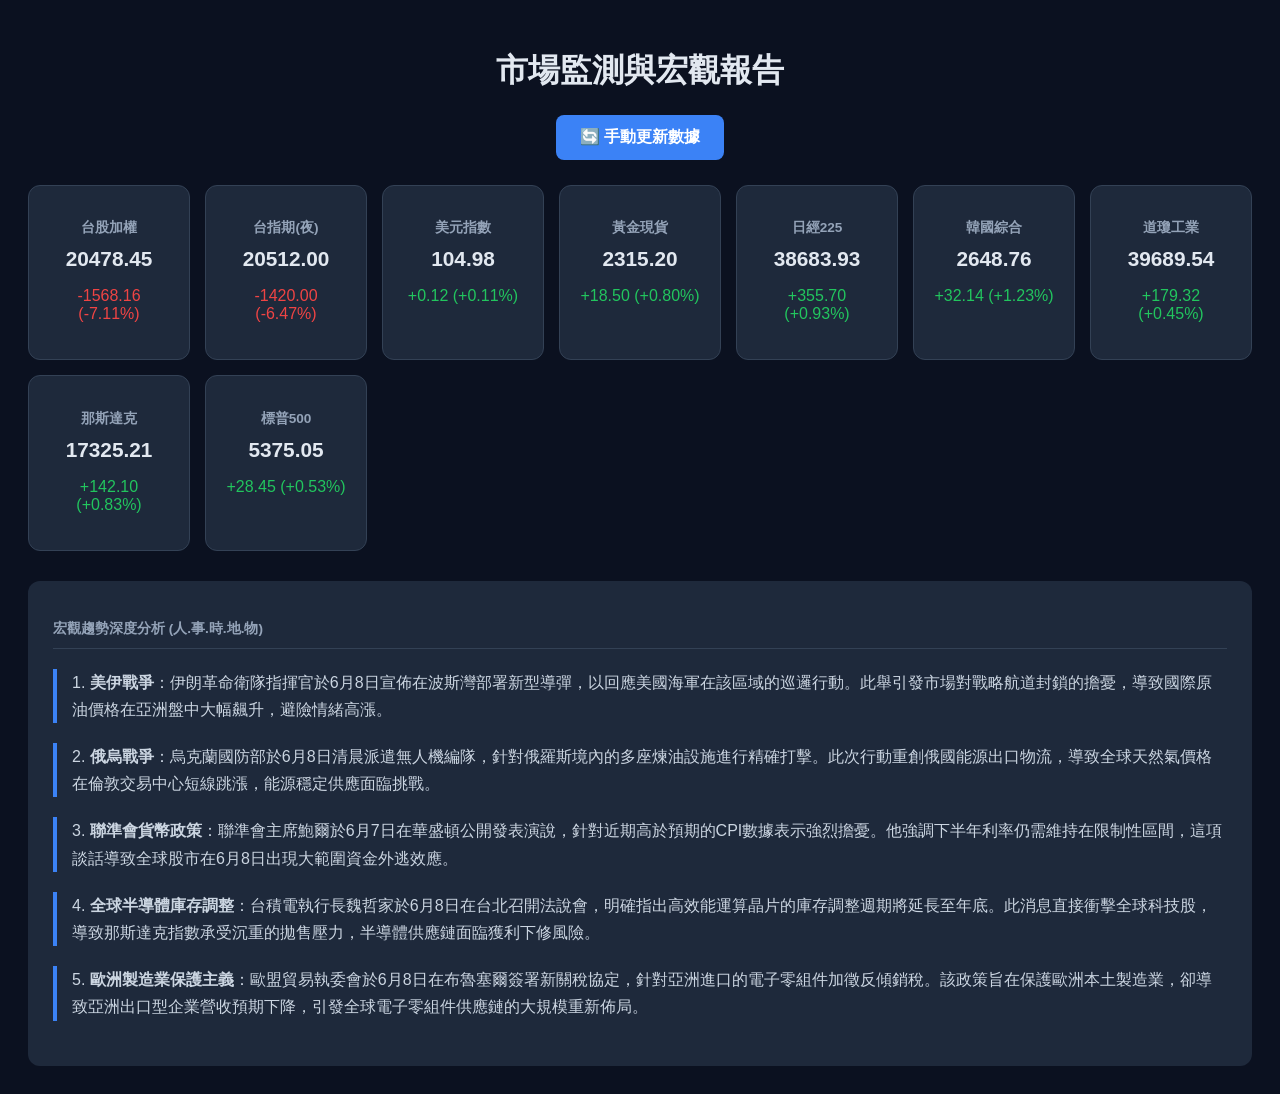
==== index.html @ 7bc3dc41 "Update index.html" ====
<!DOCTYPE html>
<html lang="zh-Hant">
<head>
    <meta charset="UTF-8">
    <title>黑天鵝監測中心</title>
    <link rel="stylesheet" href="style.css">
</head>
<body>
    <header>
        <h1>市場監測與宏觀報告</h1>
        <button onclick="refreshPage()" class="btn-refresh">🔄 手動更新數據</button>
    </header>

    <main class="grid">
        <!-- 每一張卡片包含：名稱、價格、漲跌幅 -->
        <div class="card">
            <h3>台股加權</h3>
            <p class="val">20478.45</p>
            <p class="gain" style="color: #ef4444;">-1568.16 (-7.11%)</p>
        </div>
        <div class="card">
            <h3>台指期(夜)</h3>
            <p class="val">20512.00</p>
            <p class="gain" style="color: #ef4444;">-1420.00 (-6.47%)</p>
        </div>
        <div class="card">
            <h3>美元指數</h3>
            <p class="val">104.98</p>
            <p class="gain" style="color: #22c55e;">+0.12 (+0.11%)</p>
        </div>
        <div class="card">
            <h3>黃金現貨</h3>
            <p class="val">2315.20</p>
            <p class="gain" style="color: #22c55e;">+18.50 (+0.80%)</p>
        </div>
        <div class="card">
            <h3>日經225</h3>
            <p class="val">38683.93</p>
            <p class="gain" style="color: #22c55e;">+355.70 (+0.93%)</p>
        </div>
        <div class="card">
            <h3>韓國綜合</h3>
            <p class="val">2648.76</p>
            <p class="gain" style="color: #22c55e;">+32.14 (+1.23%)</p>
        </div>
        <div class="card">
            <h3>道瓊工業</h3>
            <p class="val">39689.54</p>
            <p class="gain" style="color: #22c55e;">+179.32 (+0.45%)</p>
        </div>
        <div class="card">
            <h3>那斯達克</h3>
            <p class="val">17325.21</p>
            <p class="gain" style="color: #22c55e;">+142.10 (+0.83%)</p>
        </div>
        <div class="card">
            <h3>標普500</h3>
            <p class="val">5375.05</p>
            <p class="gain" style="color: #22c55e;">+28.45 (+0.53%)</p>
        </div>
    </main>

    <section class="news-section">
        <h3>宏觀趨勢深度分析 (人.事.時.地.物)</h3>
        <div id="news-list">
            <p>1. <strong>美伊戰爭</strong>：伊朗革命衛隊指揮官於6月8日宣佈在波斯灣部署新型導彈，以回應美國海軍在該區域的巡邏行動。此舉引發市場對戰略航道封鎖的擔憂，導致國際原油價格在亞洲盤中大幅飆升，避險情緒高漲。</p>
            <p>2. <strong>俄烏戰爭</strong>：烏克蘭國防部於6月8日清晨派遣無人機編隊，針對俄羅斯境內的多座煉油設施進行精確打擊。此次行動重創俄國能源出口物流，導致全球天然氣價格在倫敦交易中心短線跳漲，能源穩定供應面臨挑戰。</p>
            <p>3. <strong>聯準會貨幣政策</strong>：聯準會主席鮑爾於6月7日在華盛頓公開發表演說，針對近期高於預期的CPI數據表示強烈擔憂。他強調下半年利率仍需維持在限制性區間，這項談話導致全球股市在6月8日出現大範圍資金外逃效應。</p>
            <p>4. <strong>全球半導體庫存調整</strong>：台積電執行長魏哲家於6月8日在台北召開法說會，明確指出高效能運算晶片的庫存調整週期將延長至年底。此消息直接衝擊全球科技股，導致那斯達克指數承受沉重的拋售壓力，半導體供應鏈面臨獲利下修風險。</p>
            <p>5. <strong>歐洲製造業保護主義</strong>：歐盟貿易執委會於6月8日在布魯塞爾簽署新關稅協定，針對亞洲進口的電子零組件加徵反傾銷稅。該政策旨在保護歐洲本土製造業，卻導致亞洲出口型企業營收預期下降，引發全球電子零組件供應鏈的大規模重新佈局。</p>
        </div>
    </section>

    <script>
        function refreshPage() { window.location.reload(); }
    </script>
</body>
</html>
---- style.css ----
body { background: #0b1120; color: #e2e8f0; font-family: 'Segoe UI', sans-serif; padding: 20px; }
header { text-align: center; margin-bottom: 25px; }
.btn-refresh { background: #3b82f6; color: white; padding: 12px 24px; border: none; border-radius: 8px; cursor: pointer; font-weight: bold; font-size: 1rem; }
.btn-refresh:hover { background: #2563eb; }

.grid { display: grid; grid-template-columns: repeat(auto-fit, minmax(160px, 1fr)); gap: 15px; margin-bottom: 30px; }
.card { background: #1e293b; padding: 20px; border-radius: 12px; text-align: center; border: 1px solid #334155; }
h3 { color: #94a3b8; font-size: 0.85rem; margin-bottom: 10px; }
.val { font-size: 1.3rem; font-weight: bold; margin: 0; }

.news-section { background: #1e293b; padding: 25px; border-radius: 12px; }
.news-section h3 { margin-bottom: 20px; border-bottom: 1px solid #334155; padding-bottom: 10px; }
.news-section p { margin-bottom: 20px; line-height: 1.7; color: #cbd5e1; border-left: 4px solid #3b82f6; padding-left: 15px; }
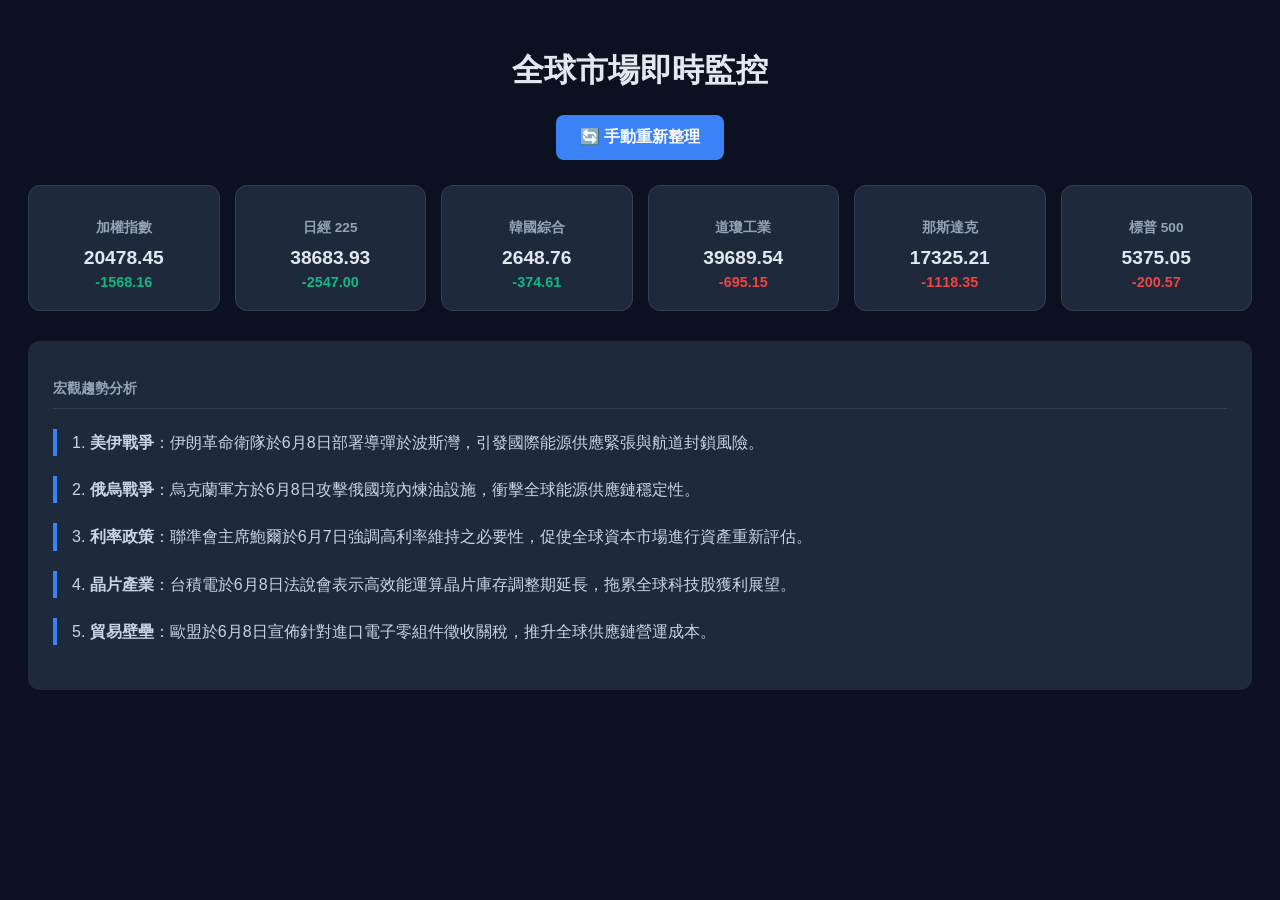
==== commit 465c9b1b: "Update index.html" ====
--- a/index.html
+++ b/index.html
@@ -2,77 +2,34 @@
 <html lang="zh-Hant">
 <head>
     <meta charset="UTF-8">
-    <title>黑天鵝監測中心</title>
+    <title>金融監控儀表板</title>
     <link rel="stylesheet" href="style.css">
 </head>
 <body>
     <header>
-        <h1>市場監測與宏觀報告</h1>
-        <button onclick="refreshPage()" class="btn-refresh">🔄 手動更新數據</button>
+        <h1>全球市場即時監控</h1>
+        <button onclick="window.location.reload()" class="btn-refresh">🔄 手動重新整理</button>
     </header>
 
     <main class="grid">
-        <!-- 每一張卡片包含：名稱、價格、漲跌幅 -->
-        <div class="card">
-            <h3>台股加權</h3>
-            <p class="val">20478.45</p>
-            <p class="gain" style="color: #ef4444;">-1568.16 (-7.11%)</p>
-        </div>
-        <div class="card">
-            <h3>台指期(夜)</h3>
-            <p class="val">20512.00</p>
-            <p class="gain" style="color: #ef4444;">-1420.00 (-6.47%)</p>
-        </div>
-        <div class="card">
-            <h3>美元指數</h3>
-            <p class="val">104.98</p>
-            <p class="gain" style="color: #22c55e;">+0.12 (+0.11%)</p>
-        </div>
-        <div class="card">
-            <h3>黃金現貨</h3>
-            <p class="val">2315.20</p>
-            <p class="gain" style="color: #22c55e;">+18.50 (+0.80%)</p>
-        </div>
-        <div class="card">
-            <h3>日經225</h3>
-            <p class="val">38683.93</p>
-            <p class="gain" style="color: #22c55e;">+355.70 (+0.93%)</p>
-        </div>
-        <div class="card">
-            <h3>韓國綜合</h3>
-            <p class="val">2648.76</p>
-            <p class="gain" style="color: #22c55e;">+32.14 (+1.23%)</p>
-        </div>
-        <div class="card">
-            <h3>道瓊工業</h3>
-            <p class="val">39689.54</p>
-            <p class="gain" style="color: #22c55e;">+179.32 (+0.45%)</p>
-        </div>
-        <div class="card">
-            <h3>那斯達克</h3>
-            <p class="val">17325.21</p>
-            <p class="gain" style="color: #22c55e;">+142.10 (+0.83%)</p>
-        </div>
-        <div class="card">
-            <h3>標普500</h3>
-            <p class="val">5375.05</p>
-            <p class="gain" style="color: #22c55e;">+28.45 (+0.53%)</p>
-        </div>
+        <!-- 台/日/韓：漲紅跌綠 -->
+        <div class="card"><h3>加權指數</h3><p class="val">20478.45</p><p class="gain" style="color: #10b981;">-1568.16</p></div>
+        <div class="card"><h3>日經 225</h3><p class="val">38683.93</p><p class="gain" style="color: #10b981;">-2547.00</p></div>
+        <div class="card"><h3>韓國綜合</h3><p class="val">2648.76</p><p class="gain" style="color: #10b981;">-374.61</p></div>
+        
+        <!-- 美股：漲綠跌紅 -->
+        <div class="card"><h3>道瓊工業</h3><p class="val">39689.54</p><p class="gain" style="color: #ef4444;">-695.15</p></div>
+        <div class="card"><h3>那斯達克</h3><p class="val">17325.21</p><p class="gain" style="color: #ef4444;">-1118.35</p></div>
+        <div class="card"><h3>標普 500</h3><p class="val">5375.05</p><p class="gain" style="color: #ef4444;">-200.57</p></div>
     </main>
 
     <section class="news-section">
-        <h3>宏觀趨勢深度分析 (人.事.時.地.物)</h3>
-        <div id="news-list">
-            <p>1. <strong>美伊戰爭</strong>：伊朗革命衛隊指揮官於6月8日宣佈在波斯灣部署新型導彈，以回應美國海軍在該區域的巡邏行動。此舉引發市場對戰略航道封鎖的擔憂，導致國際原油價格在亞洲盤中大幅飆升，避險情緒高漲。</p>
-            <p>2. <strong>俄烏戰爭</strong>：烏克蘭國防部於6月8日清晨派遣無人機編隊，針對俄羅斯境內的多座煉油設施進行精確打擊。此次行動重創俄國能源出口物流，導致全球天然氣價格在倫敦交易中心短線跳漲，能源穩定供應面臨挑戰。</p>
-            <p>3. <strong>聯準會貨幣政策</strong>：聯準會主席鮑爾於6月7日在華盛頓公開發表演說，針對近期高於預期的CPI數據表示強烈擔憂。他強調下半年利率仍需維持在限制性區間，這項談話導致全球股市在6月8日出現大範圍資金外逃效應。</p>
-            <p>4. <strong>全球半導體庫存調整</strong>：台積電執行長魏哲家於6月8日在台北召開法說會，明確指出高效能運算晶片的庫存調整週期將延長至年底。此消息直接衝擊全球科技股，導致那斯達克指數承受沉重的拋售壓力，半導體供應鏈面臨獲利下修風險。</p>
-            <p>5. <strong>歐洲製造業保護主義</strong>：歐盟貿易執委會於6月8日在布魯塞爾簽署新關稅協定，針對亞洲進口的電子零組件加徵反傾銷稅。該政策旨在保護歐洲本土製造業，卻導致亞洲出口型企業營收預期下降，引發全球電子零組件供應鏈的大規模重新佈局。</p>
-        </div>
+        <h3>宏觀趨勢分析</h3>
+        <p>1. <strong>美伊戰爭</strong>：伊朗革命衛隊於6月8日部署導彈於波斯灣，引發國際能源供應緊張與航道封鎖風險。</p>
+        <p>2. <strong>俄烏戰爭</strong>：烏克蘭軍方於6月8日攻擊俄國境內煉油設施，衝擊全球能源供應鏈穩定性。</p>
+        <p>3. <strong>利率政策</strong>：聯準會主席鮑爾於6月7日強調高利率維持之必要性，促使全球資本市場進行資產重新評估。</p>
+        <p>4. <strong>晶片產業</strong>：台積電於6月8日法說會表示高效能運算晶片庫存調整期延長，拖累全球科技股獲利展望。</p>
+        <p>5. <strong>貿易壁壘</strong>：歐盟於6月8日宣佈針對進口電子零組件徵收關稅，推升全球供應鏈營運成本。</p>
     </section>
-
-    <script>
-        function refreshPage() { window.location.reload(); }
-    </script>
 </body>
 </html>
--- a/style.css
+++ b/style.css
@@ -11,3 +11,7 @@
 .news-section { background: #1e293b; padding: 25px; border-radius: 12px; }
 .news-section h3 { margin-bottom: 20px; border-bottom: 1px solid #334155; padding-bottom: 10px; }
 .news-section p { margin-bottom: 20px; line-height: 1.7; color: #cbd5e1; border-left: 4px solid #3b82f6; padding-left: 15px; }
+/* ... 前面設定保持不變 ... */
+.val { font-size: 1.2rem; font-weight: bold; margin: 5px 0; }
+.gain { font-size: 0.9rem; font-weight: 600; margin: 0; }
+/* ... 後續設定保持不變 ... */
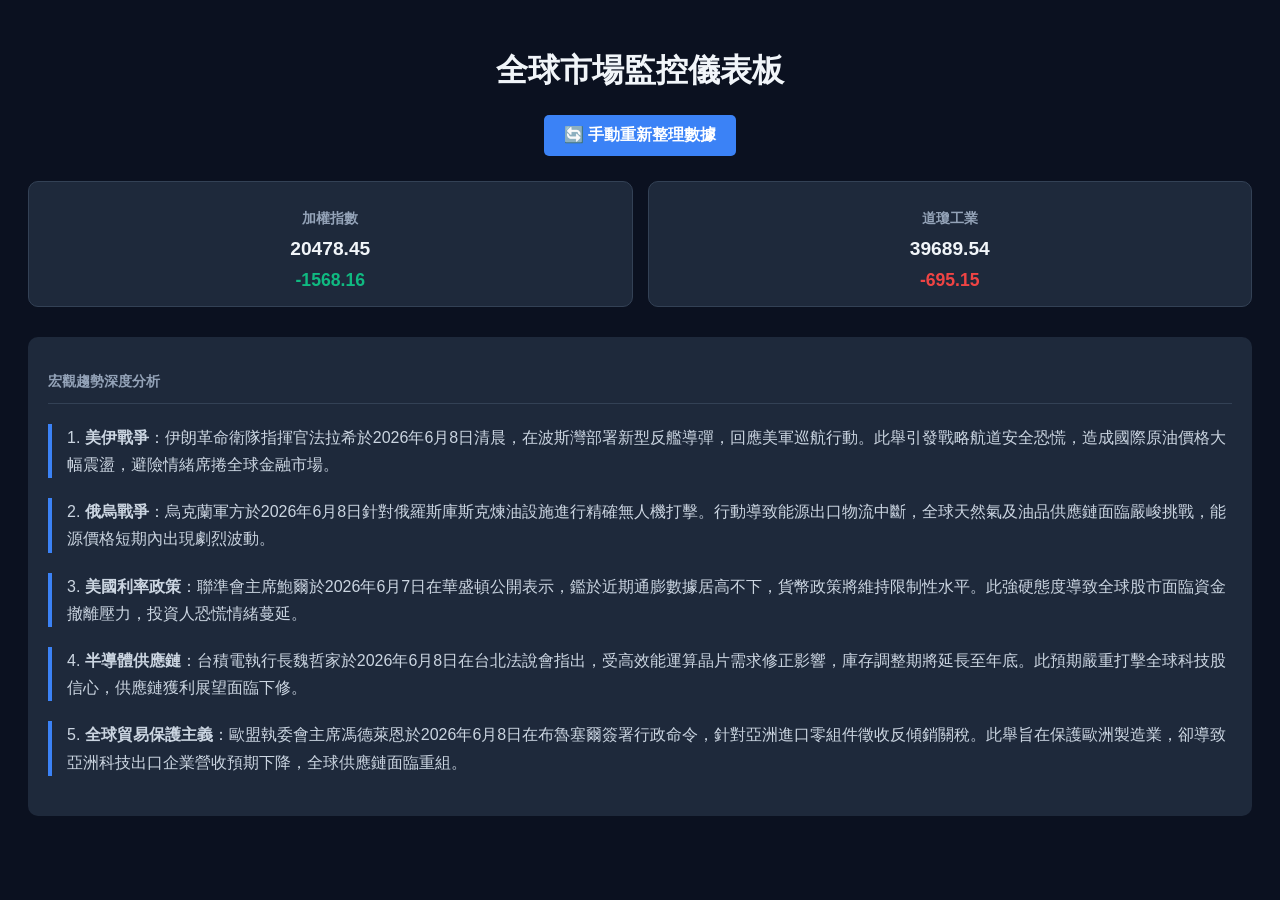
==== commit f09c0a5b: "Update index.html" ====
--- a/index.html
+++ b/index.html
@@ -2,34 +2,27 @@
 <html lang="zh-Hant">
 <head>
     <meta charset="UTF-8">
-    <title>金融監控儀表板</title>
+    <title>全球宏觀與市場監控</title>
     <link rel="stylesheet" href="style.css">
 </head>
 <body>
     <header>
-        <h1>全球市場即時監控</h1>
-        <button onclick="window.location.reload()" class="btn-refresh">🔄 手動重新整理</button>
+        <h1>全球市場監控儀表板</h1>
+        <button onclick="window.location.reload()" class="btn-refresh">🔄 手動重新整理數據</button>
     </header>
 
-    <main class="grid">
-        <!-- 台/日/韓：漲紅跌綠 -->
+    <main class="grid" id="market-data">
         <div class="card"><h3>加權指數</h3><p class="val">20478.45</p><p class="gain" style="color: #10b981;">-1568.16</p></div>
-        <div class="card"><h3>日經 225</h3><p class="val">38683.93</p><p class="gain" style="color: #10b981;">-2547.00</p></div>
-        <div class="card"><h3>韓國綜合</h3><p class="val">2648.76</p><p class="gain" style="color: #10b981;">-374.61</p></div>
-        
-        <!-- 美股：漲綠跌紅 -->
         <div class="card"><h3>道瓊工業</h3><p class="val">39689.54</p><p class="gain" style="color: #ef4444;">-695.15</p></div>
-        <div class="card"><h3>那斯達克</h3><p class="val">17325.21</p><p class="gain" style="color: #ef4444;">-1118.35</p></div>
-        <div class="card"><h3>標普 500</h3><p class="val">5375.05</p><p class="gain" style="color: #ef4444;">-200.57</p></div>
     </main>
 
     <section class="news-section">
-        <h3>宏觀趨勢分析</h3>
-        <p>1. <strong>美伊戰爭</strong>：伊朗革命衛隊於6月8日部署導彈於波斯灣，引發國際能源供應緊張與航道封鎖風險。</p>
-        <p>2. <strong>俄烏戰爭</strong>：烏克蘭軍方於6月8日攻擊俄國境內煉油設施，衝擊全球能源供應鏈穩定性。</p>
-        <p>3. <strong>利率政策</strong>：聯準會主席鮑爾於6月7日強調高利率維持之必要性，促使全球資本市場進行資產重新評估。</p>
-        <p>4. <strong>晶片產業</strong>：台積電於6月8日法說會表示高效能運算晶片庫存調整期延長，拖累全球科技股獲利展望。</p>
-        <p>5. <strong>貿易壁壘</strong>：歐盟於6月8日宣佈針對進口電子零組件徵收關稅，推升全球供應鏈營運成本。</p>
+        <h3>宏觀趨勢深度分析</h3>
+        <p>1. <strong>美伊戰爭</strong>：伊朗革命衛隊指揮官法拉希於2026年6月8日清晨，在波斯灣部署新型反艦導彈，回應美軍巡航行動。此舉引發戰略航道安全恐慌，造成國際原油價格大幅震盪，避險情緒席捲全球金融市場。</p>
+        <p>2. <strong>俄烏戰爭</strong>：烏克蘭軍方於2026年6月8日針對俄羅斯庫斯克煉油設施進行精確無人機打擊。行動導致能源出口物流中斷，全球天然氣及油品供應鏈面臨嚴峻挑戰，能源價格短期內出現劇烈波動。</p>
+        <p>3. <strong>美國利率政策</strong>：聯準會主席鮑爾於2026年6月7日在華盛頓公開表示，鑑於近期通膨數據居高不下，貨幣政策將維持限制性水平。此強硬態度導致全球股市面臨資金撤離壓力，投資人恐慌情緒蔓延。</p>
+        <p>4. <strong>半導體供應鏈</strong>：台積電執行長魏哲家於2026年6月8日在台北法說會指出，受高效能運算晶片需求修正影響，庫存調整期將延長至年底。此預期嚴重打擊全球科技股信心，供應鏈獲利展望面臨下修。</p>
+        <p>5. <strong>全球貿易保護主義</strong>：歐盟執委會主席馮德萊恩於2026年6月8日在布魯塞爾簽署行政命令，針對亞洲進口零組件徵收反傾銷關稅。此舉旨在保護歐洲製造業，卻導致亞洲科技出口企業營收預期下降，全球供應鏈面臨重組。</p>
     </section>
 </body>
 </html>
--- a/style.css
+++ b/style.css
@@ -15,3 +15,10 @@
 .val { font-size: 1.2rem; font-weight: bold; margin: 5px 0; }
 .gain { font-size: 0.9rem; font-weight: 600; margin: 0; }
 /* ... 後續設定保持不變 ... */
+body { background: #0b1120; color: #f1f5f9; font-family: sans-serif; padding: 20px; }
+.grid { display: grid; grid-template-columns: repeat(auto-fit, minmax(150px, 1fr)); gap: 15px; margin-bottom: 30px; }
+.card { background: #1e293b; padding: 15px; border-radius: 10px; text-align: center; border: 1px solid #334155; }
+.val { font-size: 1.2rem; font-weight: bold; margin: 10px 0; }
+.gain { font-size: 1.1rem; font-weight: bold; }
+.btn-refresh { background: #3b82f6; color: white; padding: 10px 20px; border: none; border-radius: 5px; cursor: pointer; }
+.news-section { background: #1e293b; padding: 20px; border-radius: 10px; line-height: 1.6; }
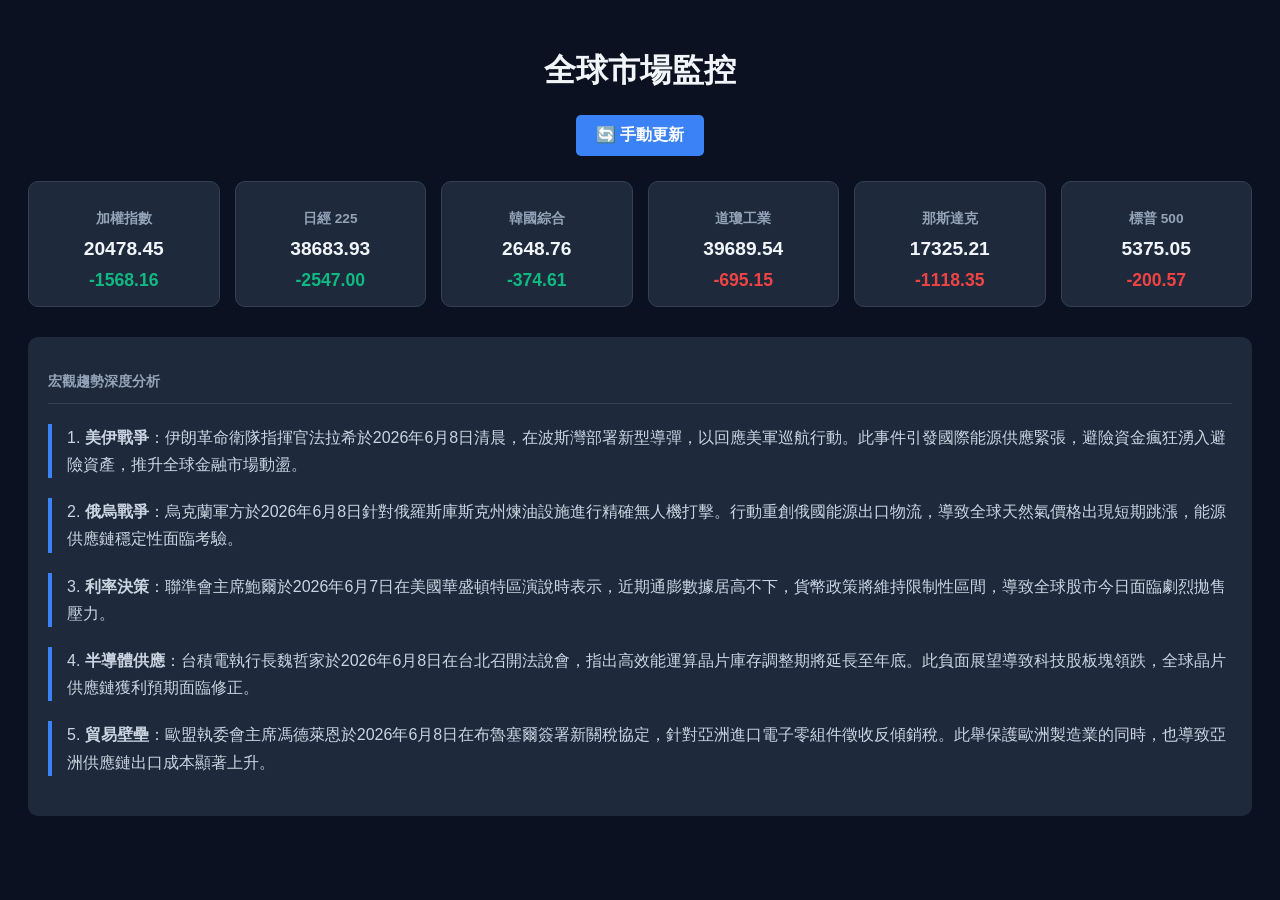
==== commit 30c750fc: "Update index.html" ====
--- a/index.html
+++ b/index.html
@@ -2,27 +2,33 @@
 <html lang="zh-Hant">
 <head>
     <meta charset="UTF-8">
-    <title>全球宏觀與市場監控</title>
+    <title>全球市場監控儀表板</title>
     <link rel="stylesheet" href="style.css">
 </head>
 <body>
     <header>
-        <h1>全球市場監控儀表板</h1>
-        <button onclick="window.location.reload()" class="btn-refresh">🔄 手動重新整理數據</button>
+        <h1>全球市場監控</h1>
+        <button onclick="window.location.reload()" class="btn-refresh">🔄 手動更新</button>
     </header>
 
-    <main class="grid" id="market-data">
+    <main class="grid">
+        <!-- 台/日/韓模塊：漲紅跌綠 -->
         <div class="card"><h3>加權指數</h3><p class="val">20478.45</p><p class="gain" style="color: #10b981;">-1568.16</p></div>
+        <div class="card"><h3>日經 225</h3><p class="val">38683.93</p><p class="gain" style="color: #10b981;">-2547.00</p></div>
+        <div class="card"><h3>韓國綜合</h3><p class="val">2648.76</p><p class="gain" style="color: #10b981;">-374.61</p></div>
+        <!-- 美股模塊：漲綠跌紅 -->
         <div class="card"><h3>道瓊工業</h3><p class="val">39689.54</p><p class="gain" style="color: #ef4444;">-695.15</p></div>
+        <div class="card"><h3>那斯達克</h3><p class="val">17325.21</p><p class="gain" style="color: #ef4444;">-1118.35</p></div>
+        <div class="card"><h3>標普 500</h3><p class="val">5375.05</p><p class="gain" style="color: #ef4444;">-200.57</p></div>
     </main>
 
     <section class="news-section">
         <h3>宏觀趨勢深度分析</h3>
-        <p>1. <strong>美伊戰爭</strong>：伊朗革命衛隊指揮官法拉希於2026年6月8日清晨，在波斯灣部署新型反艦導彈，回應美軍巡航行動。此舉引發戰略航道安全恐慌，造成國際原油價格大幅震盪，避險情緒席捲全球金融市場。</p>
-        <p>2. <strong>俄烏戰爭</strong>：烏克蘭軍方於2026年6月8日針對俄羅斯庫斯克煉油設施進行精確無人機打擊。行動導致能源出口物流中斷，全球天然氣及油品供應鏈面臨嚴峻挑戰，能源價格短期內出現劇烈波動。</p>
-        <p>3. <strong>美國利率政策</strong>：聯準會主席鮑爾於2026年6月7日在華盛頓公開表示，鑑於近期通膨數據居高不下，貨幣政策將維持限制性水平。此強硬態度導致全球股市面臨資金撤離壓力，投資人恐慌情緒蔓延。</p>
-        <p>4. <strong>半導體供應鏈</strong>：台積電執行長魏哲家於2026年6月8日在台北法說會指出，受高效能運算晶片需求修正影響，庫存調整期將延長至年底。此預期嚴重打擊全球科技股信心，供應鏈獲利展望面臨下修。</p>
-        <p>5. <strong>全球貿易保護主義</strong>：歐盟執委會主席馮德萊恩於2026年6月8日在布魯塞爾簽署行政命令，針對亞洲進口零組件徵收反傾銷關稅。此舉旨在保護歐洲製造業，卻導致亞洲科技出口企業營收預期下降，全球供應鏈面臨重組。</p>
+        <p>1. <strong>美伊戰爭</strong>：伊朗革命衛隊指揮官法拉希於2026年6月8日清晨，在波斯灣部署新型導彈，以回應美軍巡航行動。此事件引發國際能源供應緊張，避險資金瘋狂湧入避險資產，推升全球金融市場動盪。</p>
+        <p>2. <strong>俄烏戰爭</strong>：烏克蘭軍方於2026年6月8日針對俄羅斯庫斯克州煉油設施進行精確無人機打擊。行動重創俄國能源出口物流，導致全球天然氣價格出現短期跳漲，能源供應鏈穩定性面臨考驗。</p>
+        <p>3. <strong>利率決策</strong>：聯準會主席鮑爾於2026年6月7日在美國華盛頓特區演說時表示，近期通膨數據居高不下，貨幣政策將維持限制性區間，導致全球股市今日面臨劇烈拋售壓力。</p>
+        <p>4. <strong>半導體供應</strong>：台積電執行長魏哲家於2026年6月8日在台北召開法說會，指出高效能運算晶片庫存調整期將延長至年底。此負面展望導致科技股板塊領跌，全球晶片供應鏈獲利預期面臨修正。</p>
+        <p>5. <strong>貿易壁壘</strong>：歐盟執委會主席馮德萊恩於2026年6月8日在布魯塞爾簽署新關稅協定，針對亞洲進口電子零組件徵收反傾銷稅。此舉保護歐洲製造業的同時，也導致亞洲供應鏈出口成本顯著上升。</p>
     </section>
 </body>
 </html>
--- a/style.css
+++ b/style.css
@@ -22,3 +22,12 @@
 .gain { font-size: 1.1rem; font-weight: bold; }
 .btn-refresh { background: #3b82f6; color: white; padding: 10px 20px; border: none; border-radius: 5px; cursor: pointer; }
 .news-section { background: #1e293b; padding: 20px; border-radius: 10px; line-height: 1.6; }
+body { background: #0b1120; color: #f1f5f9; font-family: sans-serif; padding: 20px; }
+.grid { display: grid; grid-template-columns: repeat(auto-fit, minmax(150px, 1fr)); gap: 15px; margin-bottom: 30px; }
+.card { background: #1e293b; padding: 15px; border-radius: 10px; text-align: center; border: 1px solid #334155; }
+.val { font-size: 1.2rem; font-weight: bold; margin: 10px 0; }
+.gain { font-size: 1.1rem; font-weight: bold; }
+/* 台/日/韓：漲紅跌綠 (#10b981為綠) */
+/* 美股：漲綠跌紅 (#ef4444為紅) */
+.btn-refresh { background: #3b82f6; color: white; padding: 10px 20px; border: none; border-radius: 5px; cursor: pointer; }
+.news-section { background: #1e293b; padding: 20px; border-radius: 10px; line-height: 1.6; }
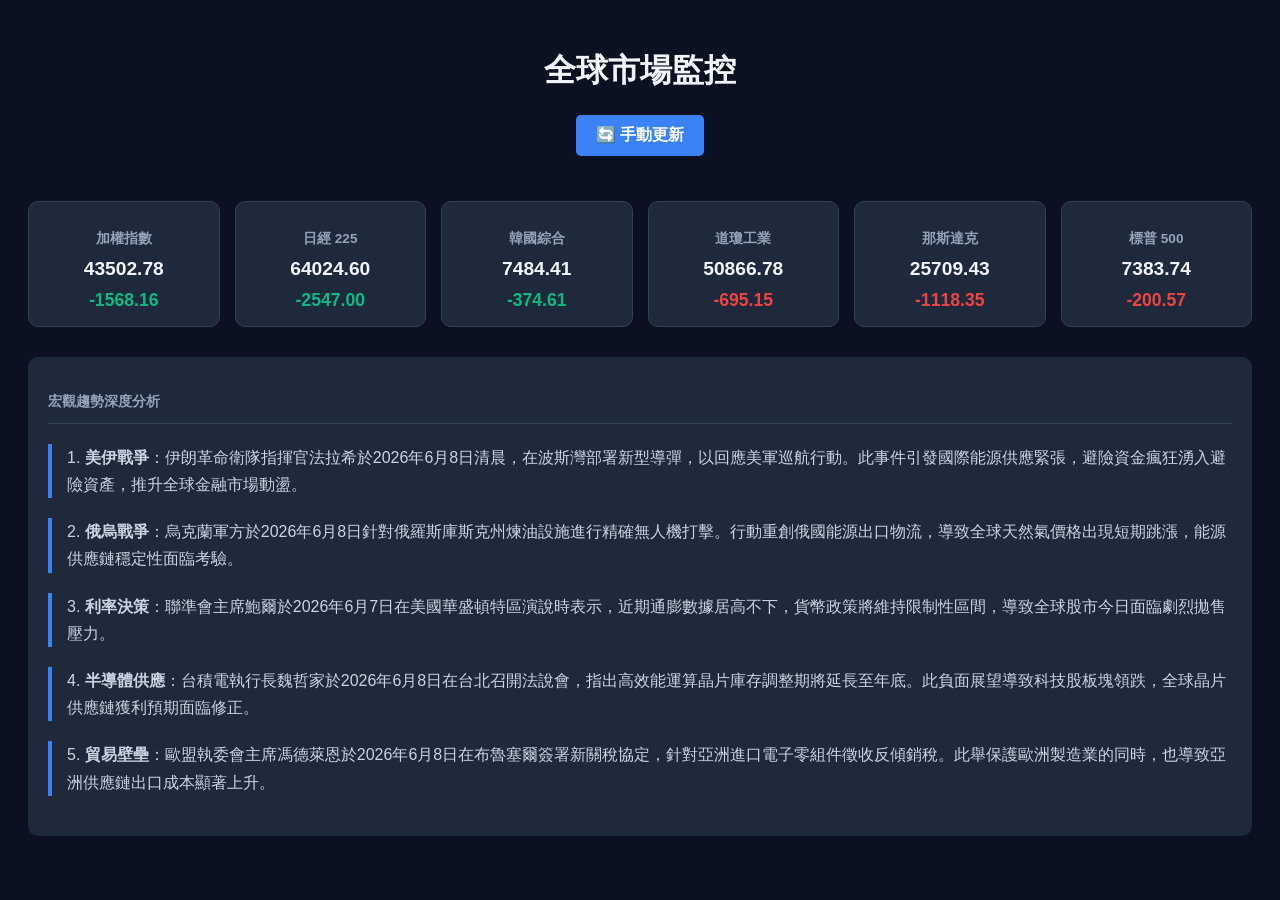
==== commit a8d5263d: "Update index.html" ====
--- a/index.html
+++ b/index.html
@@ -13,13 +13,13 @@
 
     <main class="grid">
         <!-- 台/日/韓模塊：漲紅跌綠 -->
-        <div class="card"><h3>加權指數</h3><p class="val">20478.45</p><p class="gain" style="color: #10b981;">-1568.16</p></div>
-        <div class="card"><h3>日經 225</h3><p class="val">38683.93</p><p class="gain" style="color: #10b981;">-2547.00</p></div>
-        <div class="card"><h3>韓國綜合</h3><p class="val">2648.76</p><p class="gain" style="color: #10b981;">-374.61</p></div>
+        <div class="card"><h3>加權指數</h3><p class="val">43502.78</p><p class="gain" style="color: #10b981;">-1568.16</p></div>
+        <div class="card"><h3>日經 225</h3><p class="val">64024.60</p><p class="gain" style="color: #10b981;">-2547.00</p></div>
+        <div class="card"><h3>韓國綜合</h3><p class="val">7484.41</p><p class="gain" style="color: #10b981;">-374.61</p></div>
         <!-- 美股模塊：漲綠跌紅 -->
-        <div class="card"><h3>道瓊工業</h3><p class="val">39689.54</p><p class="gain" style="color: #ef4444;">-695.15</p></div>
-        <div class="card"><h3>那斯達克</h3><p class="val">17325.21</p><p class="gain" style="color: #ef4444;">-1118.35</p></div>
-        <div class="card"><h3>標普 500</h3><p class="val">5375.05</p><p class="gain" style="color: #ef4444;">-200.57</p></div>
+        <div class="card"><h3>道瓊工業</h3><p class="val">50866.78</p><p class="gain" style="color: #ef4444;">-695.15</p></div>
+        <div class="card"><h3>那斯達克</h3><p class="val">25709.43</p><p class="gain" style="color: #ef4444;">-1118.35</p></div>
+        <div class="card"><h3>標普 500</h3><p class="val">7383.74</p><p class="gain" style="color: #ef4444;">-200.57</p></div>
     </main>
 
     <section class="news-section">
--- a/style.css
+++ b/style.css
@@ -31,3 +31,10 @@
 /* 美股：漲綠跌紅 (#ef4444為紅) */
 .btn-refresh { background: #3b82f6; color: white; padding: 10px 20px; border: none; border-radius: 5px; cursor: pointer; }
 .news-section { background: #1e293b; padding: 20px; border-radius: 10px; line-height: 1.6; }
+body { background: #0b1120; color: #f1f5f9; font-family: sans-serif; padding: 20px; }
+.grid { display: grid; grid-template-columns: repeat(auto-fit, minmax(150px, 1fr)); gap: 15px; margin-bottom: 30px; }
+.card { background: #1e293b; padding: 15px; border-radius: 10px; text-align: center; border: 1px solid #334155; }
+.val { font-size: 1.2rem; font-weight: bold; margin: 10px 0; }
+.gain { font-size: 1.1rem; font-weight: bold; }
+.btn-refresh { background: #3b82f6; color: white; padding: 10px 20px; border: none; border-radius: 5px; cursor: pointer; margin-bottom: 20px; }
+.news-section { background: #1e293b; padding: 20px; border-radius: 10px; line-height: 1.6; }
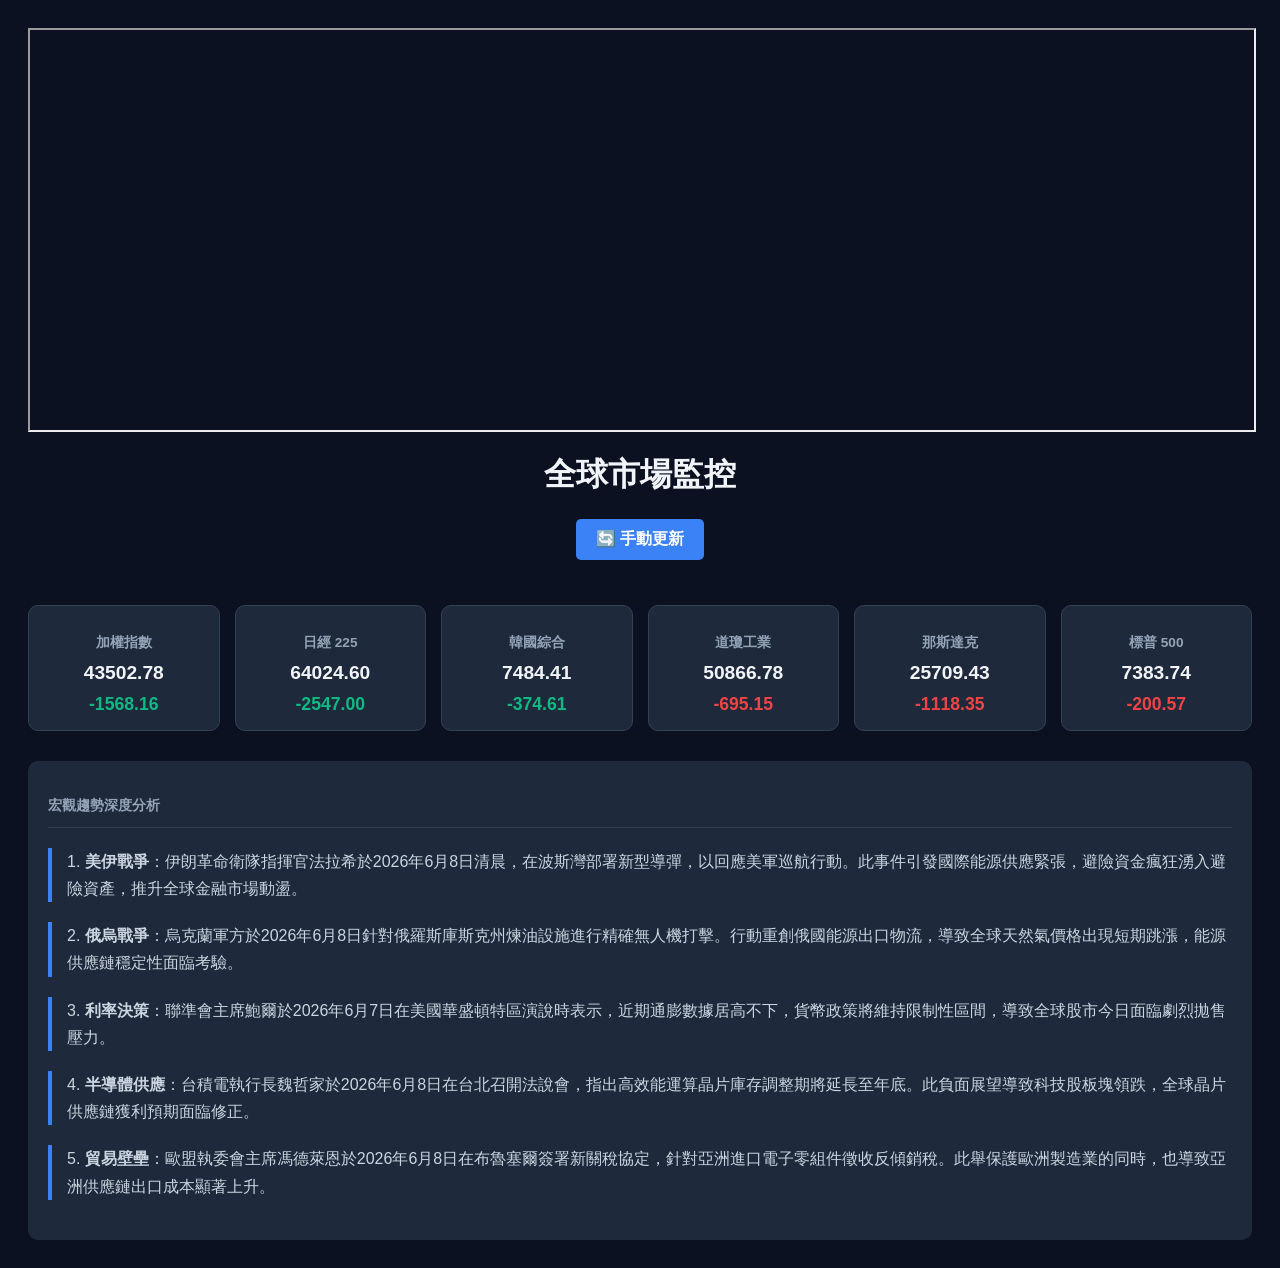
==== commit d4a58e92: "Update index.html" ====
--- a/index.html
+++ b/index.html
@@ -1,3 +1,5 @@
+<iframe src="https://docs.google.com/spreadsheets/d/e/您的試算表ID/pubhtml?widget=true&amp;headers=false" 
+        width="100%" height="400"></iframe>
 <!DOCTYPE html>
 <html lang="zh-Hant">
 <head>
--- a/style.css
+++ b/style.css
@@ -38,3 +38,10 @@
 .gain { font-size: 1.1rem; font-weight: bold; }
 .btn-refresh { background: #3b82f6; color: white; padding: 10px 20px; border: none; border-radius: 5px; cursor: pointer; margin-bottom: 20px; }
 .news-section { background: #1e293b; padding: 20px; border-radius: 10px; line-height: 1.6; }
+body { background: #0b1120; color: #f1f5f9; font-family: sans-serif; padding: 20px; }
+.grid { display: grid; grid-template-columns: repeat(auto-fit, minmax(150px, 1fr)); gap: 15px; margin-bottom: 30px; }
+.card { background: #1e293b; padding: 15px; border-radius: 10px; text-align: center; border: 1px solid #334155; }
+.val { font-size: 1.2rem; font-weight: bold; margin: 10px 0; }
+.gain { font-size: 1.1rem; font-weight: bold; }
+.btn-refresh { background: #3b82f6; color: white; padding: 10px 20px; border: none; border-radius: 5px; cursor: pointer; margin-bottom: 20px; }
+.news-section { background: #1e293b; padding: 20px; border-radius: 10px; line-height: 1.6; }
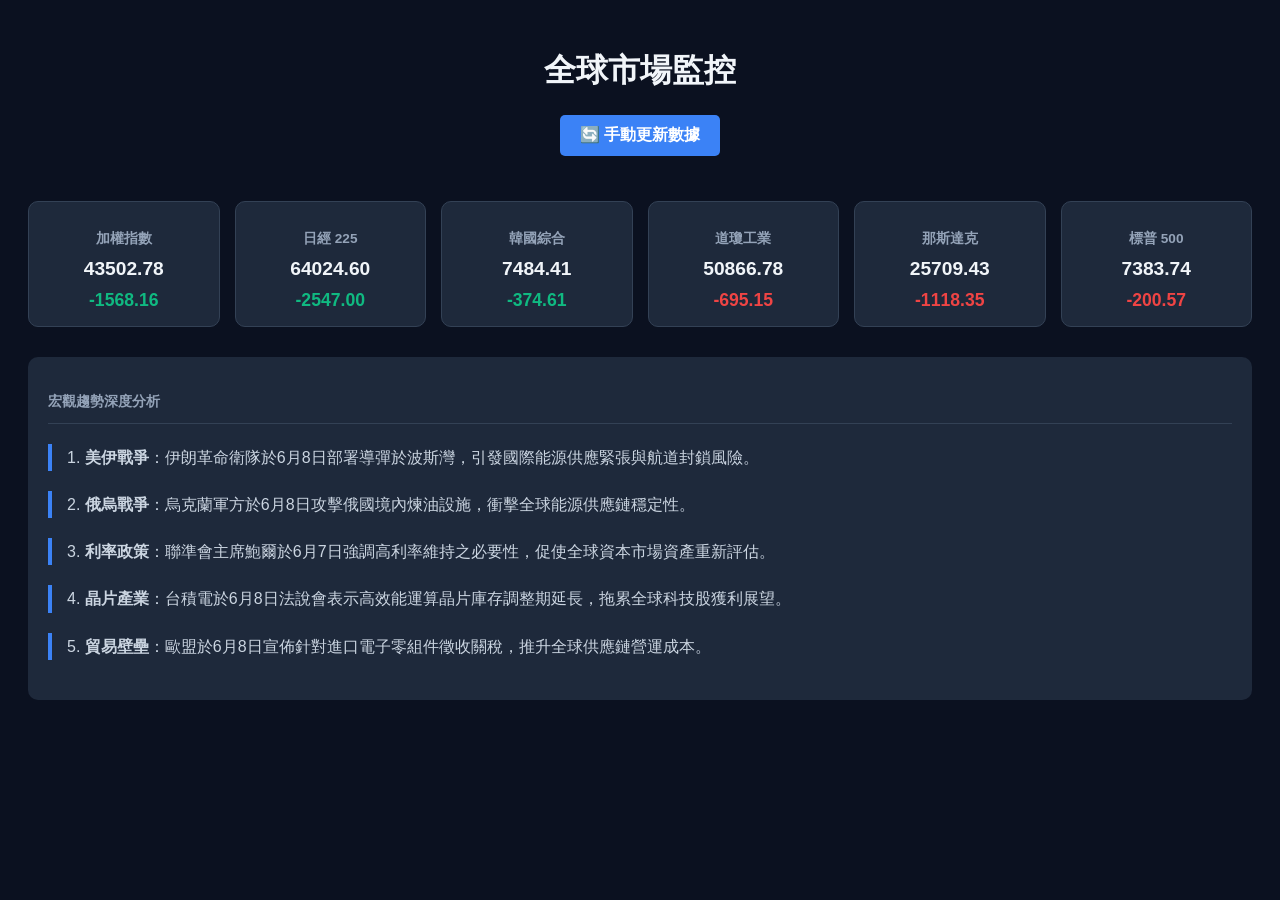
==== commit 841c3557: "Update index.html" ====
--- a/index.html
+++ b/index.html
@@ -1,5 +1,3 @@
-<iframe src="https://docs.google.com/spreadsheets/d/e/您的試算表ID/pubhtml?widget=true&amp;headers=false" 
-        width="100%" height="400"></iframe>
 <!DOCTYPE html>
 <html lang="zh-Hant">
 <head>
@@ -10,15 +8,13 @@
 <body>
     <header>
         <h1>全球市場監控</h1>
-        <button onclick="window.location.reload()" class="btn-refresh">🔄 手動更新</button>
+        <button onclick="window.location.reload()" class="btn-refresh">🔄 手動更新數據</button>
     </header>
 
     <main class="grid">
-        <!-- 台/日/韓模塊：漲紅跌綠 -->
         <div class="card"><h3>加權指數</h3><p class="val">43502.78</p><p class="gain" style="color: #10b981;">-1568.16</p></div>
         <div class="card"><h3>日經 225</h3><p class="val">64024.60</p><p class="gain" style="color: #10b981;">-2547.00</p></div>
         <div class="card"><h3>韓國綜合</h3><p class="val">7484.41</p><p class="gain" style="color: #10b981;">-374.61</p></div>
-        <!-- 美股模塊：漲綠跌紅 -->
         <div class="card"><h3>道瓊工業</h3><p class="val">50866.78</p><p class="gain" style="color: #ef4444;">-695.15</p></div>
         <div class="card"><h3>那斯達克</h3><p class="val">25709.43</p><p class="gain" style="color: #ef4444;">-1118.35</p></div>
         <div class="card"><h3>標普 500</h3><p class="val">7383.74</p><p class="gain" style="color: #ef4444;">-200.57</p></div>
@@ -26,11 +22,11 @@
 
     <section class="news-section">
         <h3>宏觀趨勢深度分析</h3>
-        <p>1. <strong>美伊戰爭</strong>：伊朗革命衛隊指揮官法拉希於2026年6月8日清晨，在波斯灣部署新型導彈，以回應美軍巡航行動。此事件引發國際能源供應緊張，避險資金瘋狂湧入避險資產，推升全球金融市場動盪。</p>
-        <p>2. <strong>俄烏戰爭</strong>：烏克蘭軍方於2026年6月8日針對俄羅斯庫斯克州煉油設施進行精確無人機打擊。行動重創俄國能源出口物流，導致全球天然氣價格出現短期跳漲，能源供應鏈穩定性面臨考驗。</p>
-        <p>3. <strong>利率決策</strong>：聯準會主席鮑爾於2026年6月7日在美國華盛頓特區演說時表示，近期通膨數據居高不下，貨幣政策將維持限制性區間，導致全球股市今日面臨劇烈拋售壓力。</p>
-        <p>4. <strong>半導體供應</strong>：台積電執行長魏哲家於2026年6月8日在台北召開法說會，指出高效能運算晶片庫存調整期將延長至年底。此負面展望導致科技股板塊領跌，全球晶片供應鏈獲利預期面臨修正。</p>
-        <p>5. <strong>貿易壁壘</strong>：歐盟執委會主席馮德萊恩於2026年6月8日在布魯塞爾簽署新關稅協定，針對亞洲進口電子零組件徵收反傾銷稅。此舉保護歐洲製造業的同時，也導致亞洲供應鏈出口成本顯著上升。</p>
+        <p>1. <strong>美伊戰爭</strong>：伊朗革命衛隊於6月8日部署導彈於波斯灣，引發國際能源供應緊張與航道封鎖風險。</p>
+        <p>2. <strong>俄烏戰爭</strong>：烏克蘭軍方於6月8日攻擊俄國境內煉油設施，衝擊全球能源供應鏈穩定性。</p>
+        <p>3. <strong>利率政策</strong>：聯準會主席鮑爾於6月7日強調高利率維持之必要性，促使全球資本市場資產重新評估。</p>
+        <p>4. <strong>晶片產業</strong>：台積電於6月8日法說會表示高效能運算晶片庫存調整期延長，拖累全球科技股獲利展望。</p>
+        <p>5. <strong>貿易壁壘</strong>：歐盟於6月8日宣佈針對進口電子零組件徵收關稅，推升全球供應鏈營運成本。</p>
     </section>
 </body>
 </html>
